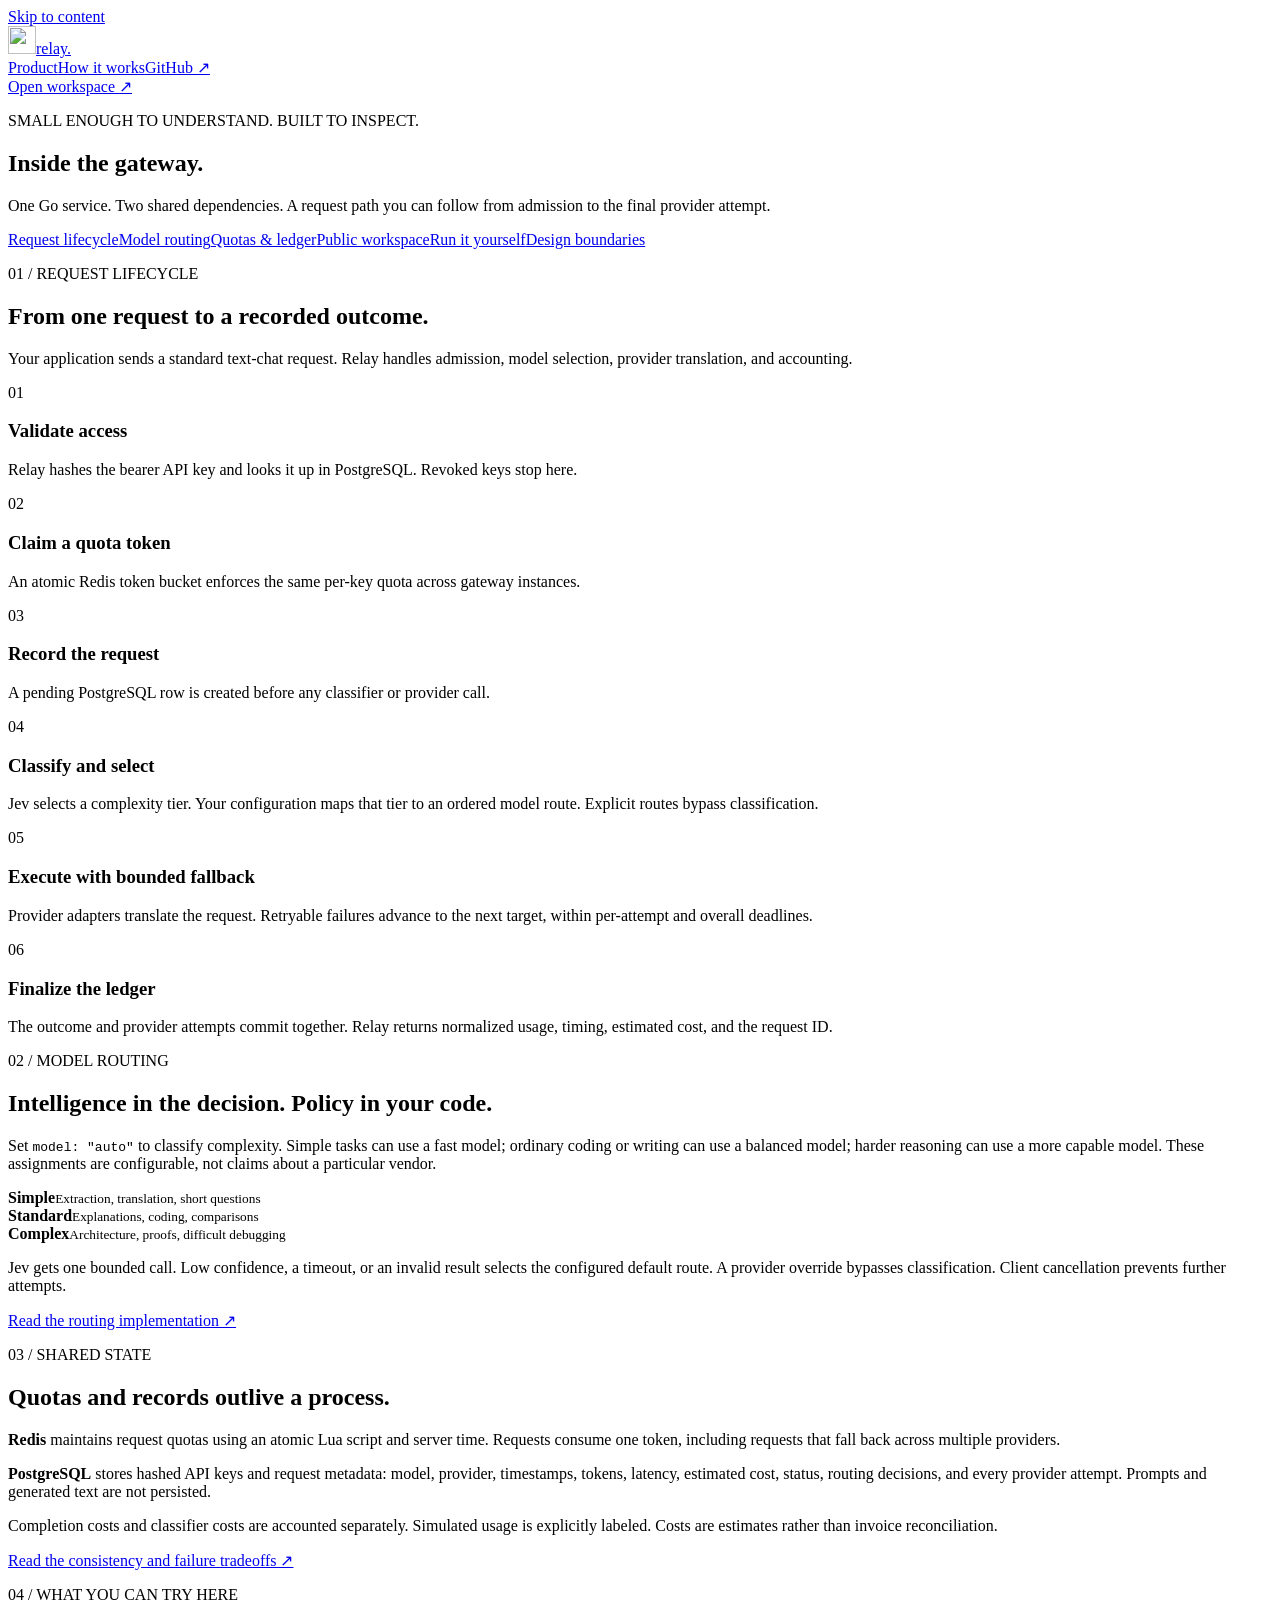
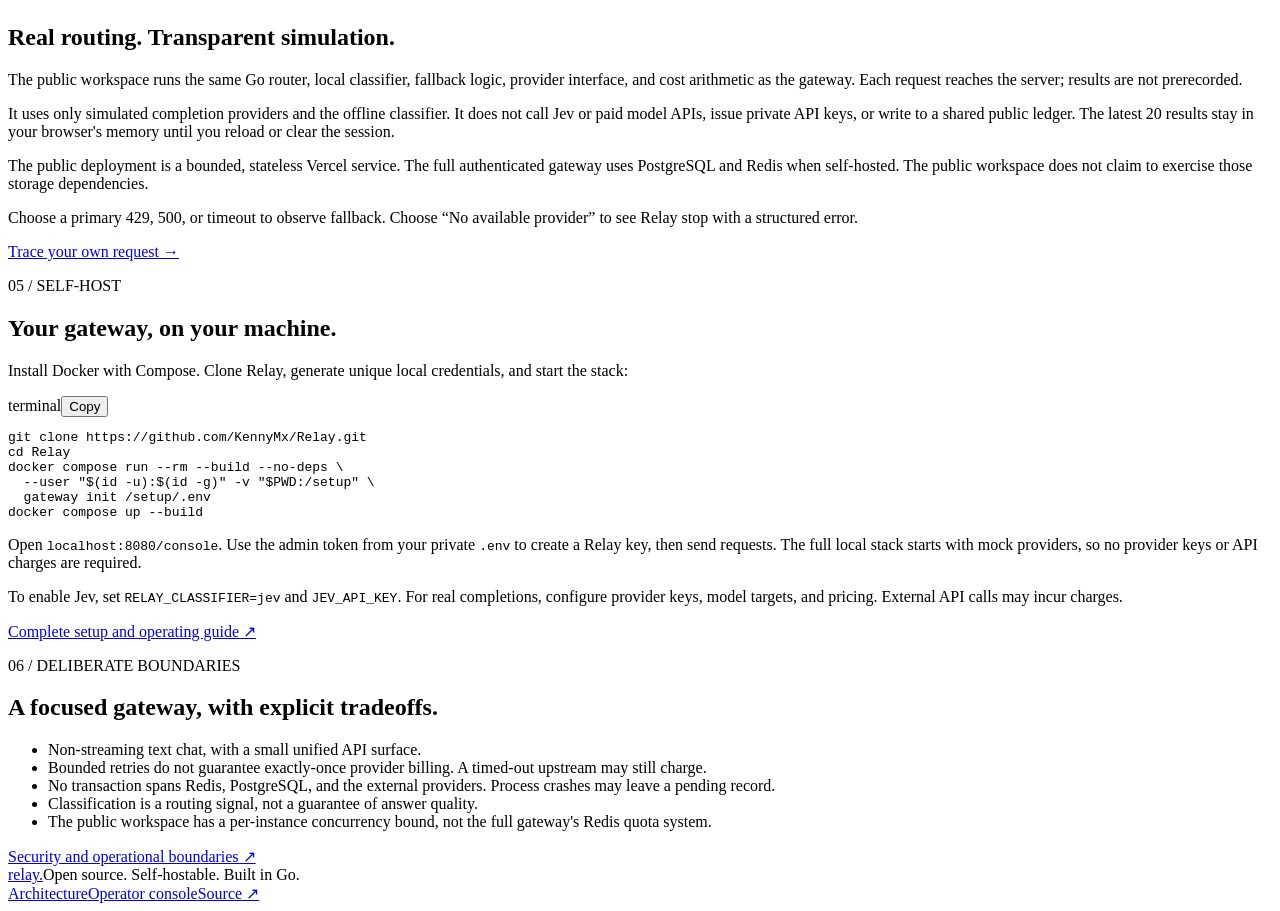
==== internal/webui/ui/architecture.html @ d57533b9 "Build public request workspace and deployable Go website" ====
<!doctype html>
<html lang="en">
  <head>
    <meta charset="utf-8" />
    <meta name="viewport" content="width=device-width,initial-scale=1" />
    <meta
      name="description"
      content="Relay is an open-source Go gateway that routes LLM requests by complexity, recovers from provider failures, and records usage and cost."
    />
    <meta name="theme-color" content="#f7f7f4" />
    <title>Architecture — Relay</title>
    <link rel="icon" href="/assets/favicon.svg" type="image/svg+xml" />
    <link rel="stylesheet" href="/assets/site.css" />
    <script src="/assets/site.js" defer></script>
  </head>
  <body>
    <a class="skip-link" href="#main">Skip to content</a>
    <header class="site-header">
      <a class="wordmark" href="/" aria-label="Relay home"
        ><img
          src="/assets/favicon.svg"
          alt=""
          width="28"
          height="28"
        />relay<span class="wordmark-dot">.</span></a
      >
      <nav aria-label="Main navigation">
        <a href="/#product">Product</a><a href="/architecture">How it works</a
        ><a
          href="https://github.com/KennyMx/Relay"
          target="_blank"
          rel="noreferrer"
          >GitHub ↗</a
        >
      </nav>
      <a class="button small dark" href="/workspace"
        >Open workspace <span>↗</span></a
      >
    </header>
    <main class="wrap" id="main">
      <section class="page-heading">
        <p class="eyebrow">SMALL ENOUGH TO UNDERSTAND. BUILT TO INSPECT.</p>
        <h1>Inside the gateway.</h1>
        <p>
          One Go service. Two shared dependencies. A request path you can follow
          from admission to the final provider attempt.
        </p>
      </section>
      <div class="architecture-grid">
        <nav class="architecture-nav" aria-label="Architecture sections">
          <a href="#request-path">Request lifecycle</a
          ><a href="#routing">Model routing</a
          ><a href="#ledger">Quotas &amp; ledger</a
          ><a href="#public-workspace">Public workspace</a
          ><a href="#quickstart">Run it yourself</a
          ><a href="#boundaries">Design boundaries</a>
        </nav>
        <div class="architecture-content">
          <section id="request-path">
            <p class="eyebrow">01 / REQUEST LIFECYCLE</p>
            <h2>From one request to a recorded outcome.</h2>
            <p>
              Your application sends a standard text-chat request. Relay handles
              admission, model selection, provider translation, and accounting.
            </p>
            <div class="pipeline">
              <div class="pipeline-item">
                <span>01</span>
                <div>
                  <h3>Validate access</h3>
                  <p>
                    Relay hashes the bearer API key and looks it up in
                    PostgreSQL. Revoked keys stop here.
                  </p>
                </div>
              </div>
              <div class="pipeline-item">
                <span>02</span>
                <div>
                  <h3>Claim a quota token</h3>
                  <p>
                    An atomic Redis token bucket enforces the same per-key quota
                    across gateway instances.
                  </p>
                </div>
              </div>
              <div class="pipeline-item">
                <span>03</span>
                <div>
                  <h3>Record the request</h3>
                  <p>
                    A pending PostgreSQL row is created before any classifier or
                    provider call.
                  </p>
                </div>
              </div>
              <div class="pipeline-item">
                <span>04</span>
                <div>
                  <h3>Classify and select</h3>
                  <p>
                    Jev selects a complexity tier. Your configuration maps that
                    tier to an ordered model route. Explicit routes bypass
                    classification.
                  </p>
                </div>
              </div>
              <div class="pipeline-item">
                <span>05</span>
                <div>
                  <h3>Execute with bounded fallback</h3>
                  <p>
                    Provider adapters translate the request. Retryable failures
                    advance to the next target, within per-attempt and overall
                    deadlines.
                  </p>
                </div>
              </div>
              <div class="pipeline-item">
                <span>06</span>
                <div>
                  <h3>Finalize the ledger</h3>
                  <p>
                    The outcome and provider attempts commit together. Relay
                    returns normalized usage, timing, estimated cost, and the
                    request ID.
                  </p>
                </div>
              </div>
            </div>
          </section>
          <section id="routing">
            <p class="eyebrow">02 / MODEL ROUTING</p>
            <h2>Intelligence in the decision. Policy in your code.</h2>
            <p>
              Set <code>model: "auto"</code> to classify complexity. Simple
              tasks can use a fast model; ordinary coding or writing can use a
              balanced model; harder reasoning can use a more capable model.
              These assignments are configurable, not claims about a particular
              vendor.
            </p>
            <div class="tier-grid">
              <div>
                <span class="tier-dot green"></span><strong>Simple</strong
                ><small>Extraction, translation, short questions</small>
              </div>
              <div class="selected-tier">
                <span class="tier-dot purple"></span><strong>Standard</strong
                ><small>Explanations, coding, comparisons</small>
              </div>
              <div>
                <span class="tier-dot orange"></span><strong>Complex</strong
                ><small>Architecture, proofs, difficult debugging</small>
              </div>
            </div>
            <p>
              Jev gets one bounded call. Low confidence, a timeout, or an
              invalid result selects the configured default route. A provider
              override bypasses classification. Client cancellation prevents
              further attempts.
            </p>
            <a
              class="text-link"
              href="https://github.com/KennyMx/Relay/blob/main/internal/router/automatic.go"
              >Read the routing implementation ↗</a
            >
          </section>
          <section id="ledger">
            <p class="eyebrow">03 / SHARED STATE</p>
            <h2>Quotas and records outlive a process.</h2>
            <p>
              <b>Redis</b> maintains request quotas using an atomic Lua script
              and server time. Requests consume one token, including requests
              that fall back across multiple providers.
            </p>
            <p>
              <b>PostgreSQL</b> stores hashed API keys and request metadata:
              model, provider, timestamps, tokens, latency, estimated cost,
              status, routing decisions, and every provider attempt. Prompts and
              generated text are not persisted.
            </p>
            <p>
              Completion costs and classifier costs are accounted separately.
              Simulated usage is explicitly labeled. Costs are estimates rather
              than invoice reconciliation.
            </p>
            <a
              class="text-link"
              href="https://github.com/KennyMx/Relay/blob/main/docs/design.md"
              >Read the consistency and failure tradeoffs ↗</a
            >
          </section>
          <section id="public-workspace">
            <p class="eyebrow">04 / WHAT YOU CAN TRY HERE</p>
            <h2>Real routing. Transparent simulation.</h2>
            <p>
              The public workspace runs the same Go router, local classifier,
              fallback logic, provider interface, and cost arithmetic as the
              gateway. Each request reaches the server; results are not
              prerecorded.
            </p>
            <p>
              It uses only simulated completion providers and the offline
              classifier. It does not call Jev or paid model APIs, issue private
              API keys, or write to a shared public ledger. The latest 20
              results stay in your browser's memory until you reload or clear
              the session.
            </p>
            <div class="note-box">
              The public deployment is a bounded, stateless Vercel service. The
              full authenticated gateway uses PostgreSQL and Redis when
              self-hosted. The public workspace does not claim to exercise those
              storage dependencies.
            </div>
            <p>
              Choose a primary 429, 500, or timeout to observe fallback. Choose
              “No available provider” to see Relay stop with a structured error.
            </p>
            <a class="text-link" href="/workspace">Trace your own request →</a>
          </section>
          <section id="quickstart">
            <p class="eyebrow">05 / SELF-HOST</p>
            <h2>Your gateway, on your machine.</h2>
            <p>
              Install Docker with Compose. Clone Relay, generate unique local
              credentials, and start the stack:
            </p>
            <div class="code-window">
              <div class="code-top">
                <span><i></i><i></i><i></i></span
                ><span class="mono">terminal</span
                ><button
                  data-copy="setupCommands"
                  aria-label="Copy setup commands"
                >
                  Copy
                </button>
              </div>
              <pre
                id="setupCommands"
              ><code>git clone https://github.com/KennyMx/Relay.git
cd Relay
docker compose run --rm --build --no-deps \
  --user "$(id -u):$(id -g)" -v "$PWD:/setup" \
  gateway init /setup/.env
docker compose up --build</code></pre>
            </div>
            <p>
              Open <code>localhost:8080/console</code>. Use the admin token from
              your private <code>.env</code> to create a Relay key, then send
              requests. The full local stack starts with mock providers, so no
              provider keys or API charges are required.
            </p>
            <p>
              To enable Jev, set <code>RELAY_CLASSIFIER=jev</code> and
              <code>JEV_API_KEY</code>. For real completions, configure provider
              keys, model targets, and pricing. External API calls may incur
              charges.
            </p>
            <a
              class="text-link"
              href="https://github.com/KennyMx/Relay#quick-start"
              >Complete setup and operating guide ↗</a
            >
          </section>
          <section id="boundaries">
            <p class="eyebrow">06 / DELIBERATE BOUNDARIES</p>
            <h2>A focused gateway, with explicit tradeoffs.</h2>
            <ul>
              <li>
                Non-streaming text chat, with a small unified API surface.
              </li>
              <li>
                Bounded retries do not guarantee exactly-once provider billing.
                A timed-out upstream may still charge.
              </li>
              <li>
                No transaction spans Redis, PostgreSQL, and the external
                providers. Process crashes may leave a pending record.
              </li>
              <li>
                Classification is a routing signal, not a guarantee of answer
                quality.
              </li>
              <li>
                The public workspace has a per-instance concurrency bound, not
                the full gateway's Redis quota system.
              </li>
            </ul>
            <a
              class="text-link"
              href="https://github.com/KennyMx/Relay/blob/main/SECURITY.md"
              >Security and operational boundaries ↗</a
            >
          </section>
        </div>
      </div>
    </main>
    <footer class="site-footer wrap">
      <a class="wordmark" href="/">relay.</a
      ><span>Open source. Self-hostable. Built in Go.</span>
      <div>
        <a href="/architecture">Architecture</a
        ><a href="/console">Operator console</a
        ><a href="https://github.com/KennyMx/Relay">Source ↗</a>
      </div>
    </footer>
    <div class="site-toast" role="status" id="siteToast" hidden></div>
  </body>
</html>
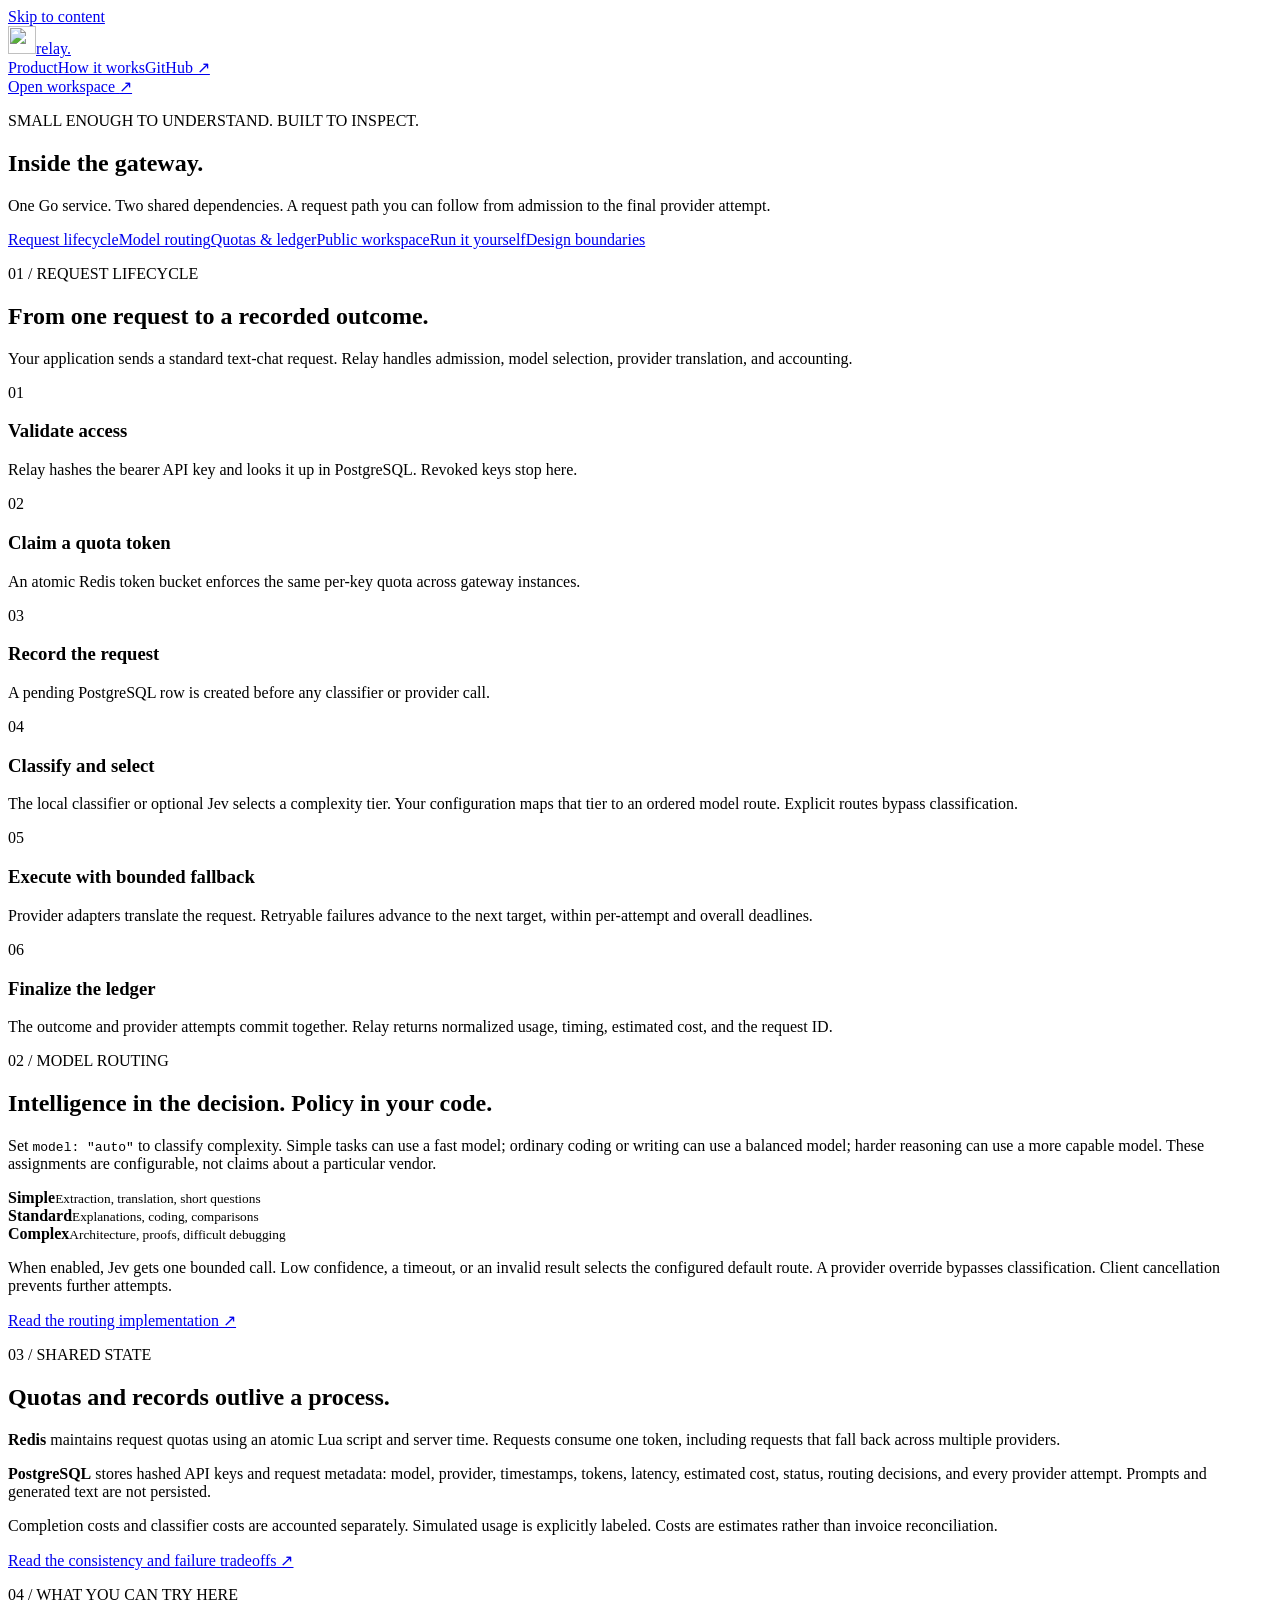
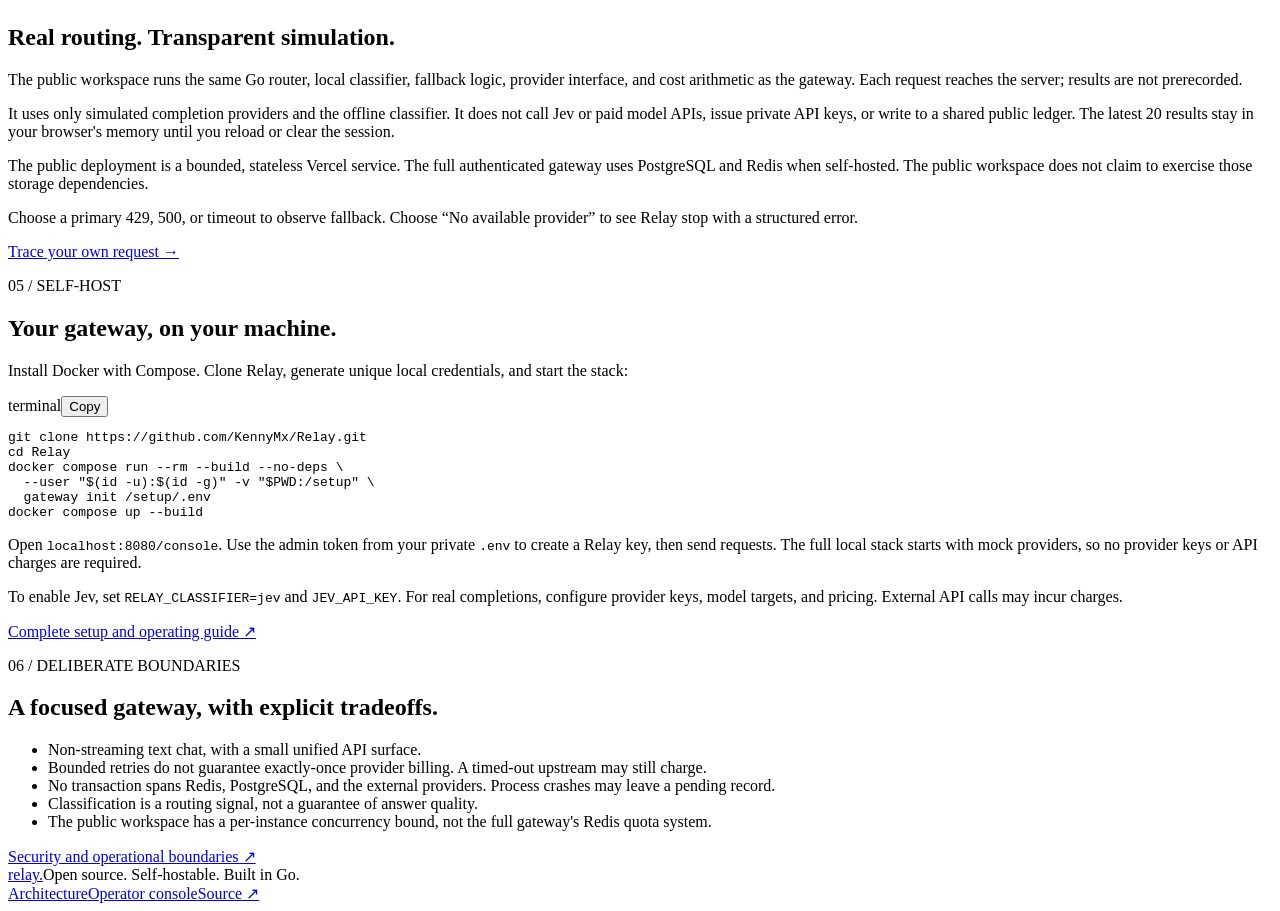
==== commit 71ebb260: "Clarify public experience and sharpen project presentation" ====
--- a/internal/webui/ui/architecture.html
+++ b/internal/webui/ui/architecture.html
@@ -99,9 +99,9 @@
                 <div>
                   <h3>Classify and select</h3>
                   <p>
-                    Jev selects a complexity tier. Your configuration maps that
-                    tier to an ordered model route. Explicit routes bypass
-                    classification.
+                    The local classifier or optional Jev selects a complexity
+                    tier. Your configuration maps that tier to an ordered model
+                    route. Explicit routes bypass classification.
                   </p>
                 </div>
               </div>
@@ -154,10 +154,10 @@
               </div>
             </div>
             <p>
-              Jev gets one bounded call. Low confidence, a timeout, or an
-              invalid result selects the configured default route. A provider
-              override bypasses classification. Client cancellation prevents
-              further attempts.
+              When enabled, Jev gets one bounded call. Low confidence, a
+              timeout, or an invalid result selects the configured default
+              route. A provider override bypasses classification. Client
+              cancellation prevents further attempts.
             </p>
             <a
               class="text-link"
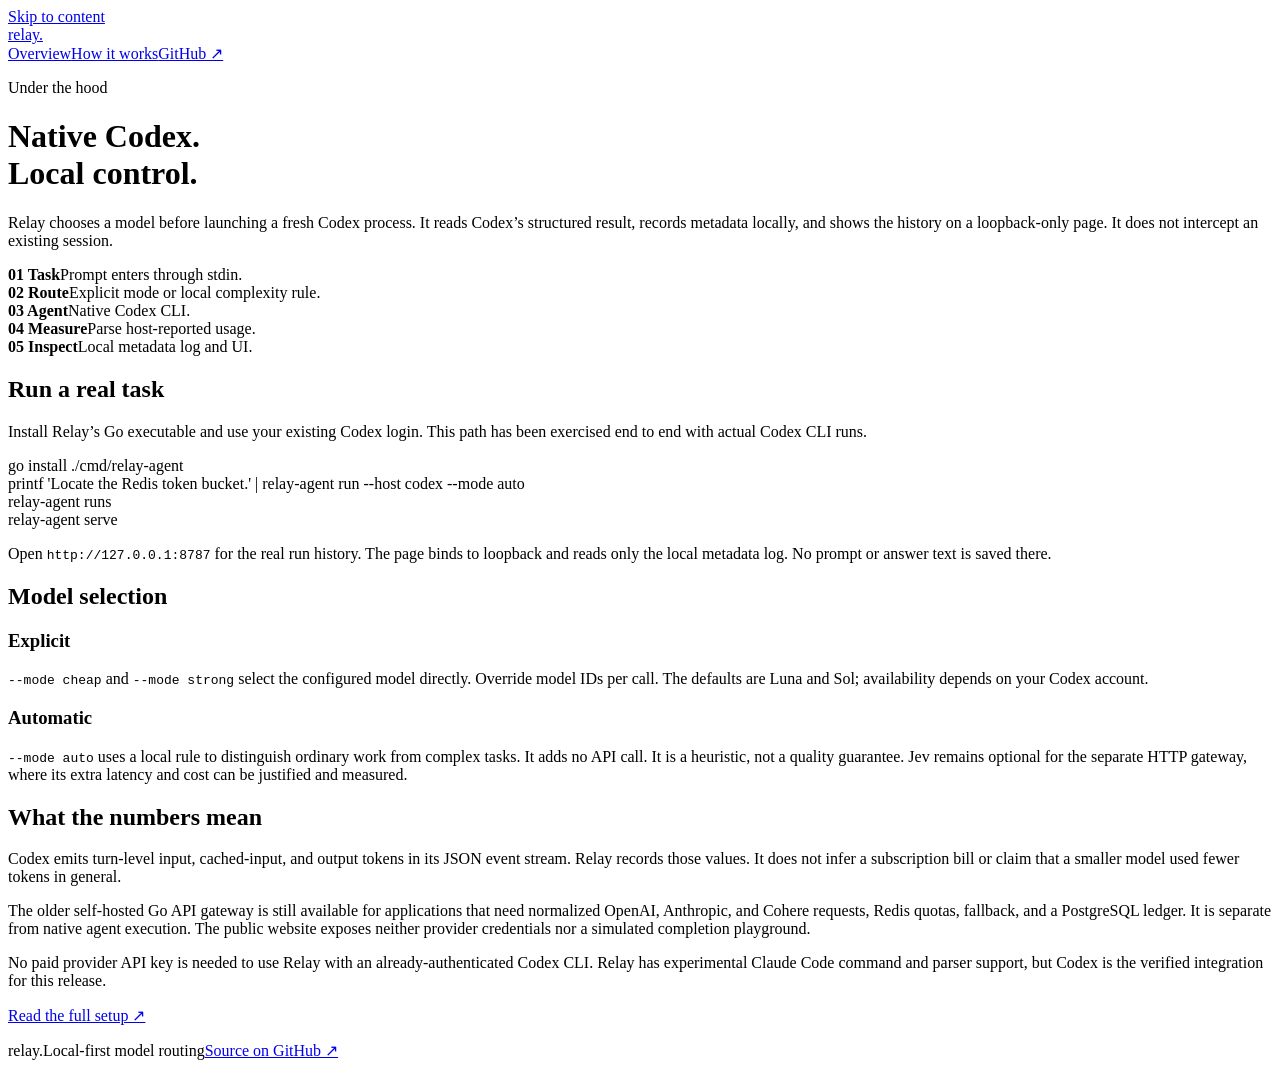
==== commit f689f36e: "Make Relay a Codex-native task router with real run history" ====
--- a/internal/webui/ui/architecture.html
+++ b/internal/webui/ui/architecture.html
@@ -1,310 +1 @@
-<!doctype html>
-<html lang="en">
-  <head>
-    <meta charset="utf-8" />
-    <meta name="viewport" content="width=device-width,initial-scale=1" />
-    <meta
-      name="description"
-      content="Relay is an open-source Go gateway that routes LLM requests by complexity, recovers from provider failures, and records usage and cost."
-    />
-    <meta name="theme-color" content="#f7f7f4" />
-    <title>Architecture — Relay</title>
-    <link rel="icon" href="/assets/favicon.svg" type="image/svg+xml" />
-    <link rel="stylesheet" href="/assets/site.css" />
-    <script src="/assets/site.js" defer></script>
-  </head>
-  <body>
-    <a class="skip-link" href="#main">Skip to content</a>
-    <header class="site-header">
-      <a class="wordmark" href="/" aria-label="Relay home"
-        ><img
-          src="/assets/favicon.svg"
-          alt=""
-          width="28"
-          height="28"
-        />relay<span class="wordmark-dot">.</span></a
-      >
-      <nav aria-label="Main navigation">
-        <a href="/#product">Product</a><a href="/architecture">How it works</a
-        ><a
-          href="https://github.com/KennyMx/Relay"
-          target="_blank"
-          rel="noreferrer"
-          >GitHub ↗</a
-        >
-      </nav>
-      <a class="button small dark" href="/workspace"
-        >Open workspace <span>↗</span></a
-      >
-    </header>
-    <main class="wrap" id="main">
-      <section class="page-heading">
-        <p class="eyebrow">SMALL ENOUGH TO UNDERSTAND. BUILT TO INSPECT.</p>
-        <h1>Inside the gateway.</h1>
-        <p>
-          One Go service. Two shared dependencies. A request path you can follow
-          from admission to the final provider attempt.
-        </p>
-      </section>
-      <div class="architecture-grid">
-        <nav class="architecture-nav" aria-label="Architecture sections">
-          <a href="#request-path">Request lifecycle</a
-          ><a href="#routing">Model routing</a
-          ><a href="#ledger">Quotas &amp; ledger</a
-          ><a href="#public-workspace">Public workspace</a
-          ><a href="#quickstart">Run it yourself</a
-          ><a href="#boundaries">Design boundaries</a>
-        </nav>
-        <div class="architecture-content">
-          <section id="request-path">
-            <p class="eyebrow">01 / REQUEST LIFECYCLE</p>
-            <h2>From one request to a recorded outcome.</h2>
-            <p>
-              Your application sends a standard text-chat request. Relay handles
-              admission, model selection, provider translation, and accounting.
-            </p>
-            <div class="pipeline">
-              <div class="pipeline-item">
-                <span>01</span>
-                <div>
-                  <h3>Validate access</h3>
-                  <p>
-                    Relay hashes the bearer API key and looks it up in
-                    PostgreSQL. Revoked keys stop here.
-                  </p>
-                </div>
-              </div>
-              <div class="pipeline-item">
-                <span>02</span>
-                <div>
-                  <h3>Claim a quota token</h3>
-                  <p>
-                    An atomic Redis token bucket enforces the same per-key quota
-                    across gateway instances.
-                  </p>
-                </div>
-              </div>
-              <div class="pipeline-item">
-                <span>03</span>
-                <div>
-                  <h3>Record the request</h3>
-                  <p>
-                    A pending PostgreSQL row is created before any classifier or
-                    provider call.
-                  </p>
-                </div>
-              </div>
-              <div class="pipeline-item">
-                <span>04</span>
-                <div>
-                  <h3>Classify and select</h3>
-                  <p>
-                    The local classifier or optional Jev selects a complexity
-                    tier. Your configuration maps that tier to an ordered model
-                    route. Explicit routes bypass classification.
-                  </p>
-                </div>
-              </div>
-              <div class="pipeline-item">
-                <span>05</span>
-                <div>
-                  <h3>Execute with bounded fallback</h3>
-                  <p>
-                    Provider adapters translate the request. Retryable failures
-                    advance to the next target, within per-attempt and overall
-                    deadlines.
-                  </p>
-                </div>
-              </div>
-              <div class="pipeline-item">
-                <span>06</span>
-                <div>
-                  <h3>Finalize the ledger</h3>
-                  <p>
-                    The outcome and provider attempts commit together. Relay
-                    returns normalized usage, timing, estimated cost, and the
-                    request ID.
-                  </p>
-                </div>
-              </div>
-            </div>
-          </section>
-          <section id="routing">
-            <p class="eyebrow">02 / MODEL ROUTING</p>
-            <h2>Intelligence in the decision. Policy in your code.</h2>
-            <p>
-              Set <code>model: "auto"</code> to classify complexity. Simple
-              tasks can use a fast model; ordinary coding or writing can use a
-              balanced model; harder reasoning can use a more capable model.
-              These assignments are configurable, not claims about a particular
-              vendor.
-            </p>
-            <div class="tier-grid">
-              <div>
-                <span class="tier-dot green"></span><strong>Simple</strong
-                ><small>Extraction, translation, short questions</small>
-              </div>
-              <div class="selected-tier">
-                <span class="tier-dot purple"></span><strong>Standard</strong
-                ><small>Explanations, coding, comparisons</small>
-              </div>
-              <div>
-                <span class="tier-dot orange"></span><strong>Complex</strong
-                ><small>Architecture, proofs, difficult debugging</small>
-              </div>
-            </div>
-            <p>
-              When enabled, Jev gets one bounded call. Low confidence, a
-              timeout, or an invalid result selects the configured default
-              route. A provider override bypasses classification. Client
-              cancellation prevents further attempts.
-            </p>
-            <a
-              class="text-link"
-              href="https://github.com/KennyMx/Relay/blob/main/internal/router/automatic.go"
-              >Read the routing implementation ↗</a
-            >
-          </section>
-          <section id="ledger">
-            <p class="eyebrow">03 / SHARED STATE</p>
-            <h2>Quotas and records outlive a process.</h2>
-            <p>
-              <b>Redis</b> maintains request quotas using an atomic Lua script
-              and server time. Requests consume one token, including requests
-              that fall back across multiple providers.
-            </p>
-            <p>
-              <b>PostgreSQL</b> stores hashed API keys and request metadata:
-              model, provider, timestamps, tokens, latency, estimated cost,
-              status, routing decisions, and every provider attempt. Prompts and
-              generated text are not persisted.
-            </p>
-            <p>
-              Completion costs and classifier costs are accounted separately.
-              Simulated usage is explicitly labeled. Costs are estimates rather
-              than invoice reconciliation.
-            </p>
-            <a
-              class="text-link"
-              href="https://github.com/KennyMx/Relay/blob/main/docs/design.md"
-              >Read the consistency and failure tradeoffs ↗</a
-            >
-          </section>
-          <section id="public-workspace">
-            <p class="eyebrow">04 / WHAT YOU CAN TRY HERE</p>
-            <h2>Real routing. Transparent simulation.</h2>
-            <p>
-              The public workspace runs the same Go router, local classifier,
-              fallback logic, provider interface, and cost arithmetic as the
-              gateway. Each request reaches the server; results are not
-              prerecorded.
-            </p>
-            <p>
-              It uses only simulated completion providers and the offline
-              classifier. It does not call Jev or paid model APIs, issue private
-              API keys, or write to a shared public ledger. The latest 20
-              results stay in your browser's memory until you reload or clear
-              the session.
-            </p>
-            <div class="note-box">
-              The public deployment is a bounded, stateless Vercel service. The
-              full authenticated gateway uses PostgreSQL and Redis when
-              self-hosted. The public workspace does not claim to exercise those
-              storage dependencies.
-            </div>
-            <p>
-              Choose a primary 429, 500, or timeout to observe fallback. Choose
-              “No available provider” to see Relay stop with a structured error.
-            </p>
-            <a class="text-link" href="/workspace">Trace your own request →</a>
-          </section>
-          <section id="quickstart">
-            <p class="eyebrow">05 / SELF-HOST</p>
-            <h2>Your gateway, on your machine.</h2>
-            <p>
-              Install Docker with Compose. Clone Relay, generate unique local
-              credentials, and start the stack:
-            </p>
-            <div class="code-window">
-              <div class="code-top">
-                <span><i></i><i></i><i></i></span
-                ><span class="mono">terminal</span
-                ><button
-                  data-copy="setupCommands"
-                  aria-label="Copy setup commands"
-                >
-                  Copy
-                </button>
-              </div>
-              <pre
-                id="setupCommands"
-              ><code>git clone https://github.com/KennyMx/Relay.git
-cd Relay
-docker compose run --rm --build --no-deps \
-  --user "$(id -u):$(id -g)" -v "$PWD:/setup" \
-  gateway init /setup/.env
-docker compose up --build</code></pre>
-            </div>
-            <p>
-              Open <code>localhost:8080/console</code>. Use the admin token from
-              your private <code>.env</code> to create a Relay key, then send
-              requests. The full local stack starts with mock providers, so no
-              provider keys or API charges are required.
-            </p>
-            <p>
-              To enable Jev, set <code>RELAY_CLASSIFIER=jev</code> and
-              <code>JEV_API_KEY</code>. For real completions, configure provider
-              keys, model targets, and pricing. External API calls may incur
-              charges.
-            </p>
-            <a
-              class="text-link"
-              href="https://github.com/KennyMx/Relay#quick-start"
-              >Complete setup and operating guide ↗</a
-            >
-          </section>
-          <section id="boundaries">
-            <p class="eyebrow">06 / DELIBERATE BOUNDARIES</p>
-            <h2>A focused gateway, with explicit tradeoffs.</h2>
-            <ul>
-              <li>
-                Non-streaming text chat, with a small unified API surface.
-              </li>
-              <li>
-                Bounded retries do not guarantee exactly-once provider billing.
-                A timed-out upstream may still charge.
-              </li>
-              <li>
-                No transaction spans Redis, PostgreSQL, and the external
-                providers. Process crashes may leave a pending record.
-              </li>
-              <li>
-                Classification is a routing signal, not a guarantee of answer
-                quality.
-              </li>
-              <li>
-                The public workspace has a per-instance concurrency bound, not
-                the full gateway's Redis quota system.
-              </li>
-            </ul>
-            <a
-              class="text-link"
-              href="https://github.com/KennyMx/Relay/blob/main/SECURITY.md"
-              >Security and operational boundaries ↗</a
-            >
-          </section>
-        </div>
-      </div>
-    </main>
-    <footer class="site-footer wrap">
-      <a class="wordmark" href="/">relay.</a
-      ><span>Open source. Self-hostable. Built in Go.</span>
-      <div>
-        <a href="/architecture">Architecture</a
-        ><a href="/console">Operator console</a
-        ><a href="https://github.com/KennyMx/Relay">Source ↗</a>
-      </div>
-    </footer>
-    <div class="site-toast" role="status" id="siteToast" hidden></div>
-  </body>
-</html>
+<!doctype html><html lang="en"><head><meta charset="utf-8"><meta name="viewport" content="width=device-width,initial-scale=1"><meta name="description" content="How Relay launches native Codex sessions, routes models, and records actual token usage."><meta name="theme-color" content="#0a0e17"><title>Relay — Architecture</title><link rel="icon" href="/assets/favicon.svg" type="image/svg+xml"><link rel="stylesheet" href="/assets/product.css"></head><body><a class="skip" href="#main">Skip to content</a><header class="nav wrap"><a class="brand" href="/">relay<span>.</span></a><nav class="links" aria-label="Main navigation"><a href="/">Overview</a><a href="/#how">How it works</a><a href="https://github.com/KennyMx/Relay">GitHub ↗</a></nav></header><main class="detail wrap" id="main"><p class="eyebrow">Under the hood</p><h1>Native Codex.<br>Local control.</h1><p class="lead">Relay chooses a model before launching a fresh Codex process. It reads Codex’s structured result, records metadata locally, and shows the history on a loopback-only page. It does not intercept an existing session.</p><div class="flow"><div class="step"><b>01 Task</b><span>Prompt enters through stdin.</span></div><div class="step"><b>02 Route</b><span>Explicit mode or local complexity rule.</span></div><div class="step"><b>03 Agent</b><span>Native Codex CLI.</span></div><div class="step"><b>04 Measure</b><span>Parse host-reported usage.</span></div><div class="step"><b>05 Inspect</b><span>Local metadata log and UI.</span></div></div><h2>Run a real task</h2><p>Install Relay’s Go executable and use your existing Codex login. This path has been exercised end to end with actual Codex CLI runs.</p><div class="code">go install ./cmd/relay-agent<br>printf 'Locate the Redis token bucket.' | relay-agent run --host codex --mode auto<br>relay-agent runs<br>relay-agent serve</div><p>Open <code>http://127.0.0.1:8787</code> for the real run history. The page binds to loopback and reads only the local metadata log. No prompt or answer text is saved there.</p><h2>Model selection</h2><div class="two"><article class="card"><h3>Explicit</h3><p><code>--mode cheap</code> and <code>--mode strong</code> select the configured model directly. Override model IDs per call. The defaults are Luna and Sol; availability depends on your Codex account.</p></article><article class="card"><h3>Automatic</h3><p><code>--mode auto</code> uses a local rule to distinguish ordinary work from complex tasks. It adds no API call. It is a heuristic, not a quality guarantee. Jev remains optional for the separate HTTP gateway, where its extra latency and cost can be justified and measured.</p></article></div><h2>What the numbers mean</h2><p>Codex emits turn-level input, cached-input, and output tokens in its JSON event stream. Relay records those values. It does not infer a subscription bill or claim that a smaller model used fewer tokens in general.</p><p>The older self-hosted Go API gateway is still available for applications that need normalized OpenAI, Anthropic, and Cohere requests, Redis quotas, fallback, and a PostgreSQL ledger. It is separate from native agent execution. The public website exposes neither provider credentials nor a simulated completion playground.</p><div class="note">No paid provider API key is needed to use Relay with an already-authenticated Codex CLI. Relay has experimental Claude Code command and parser support, but Codex is the verified integration for this release.</div><p><a class="button" href="https://github.com/KennyMx/Relay#quick-start">Read the full setup ↗</a></p></main><footer class="footer wrap"><span class="brand">relay<span>.</span></span><span>Local-first model routing</span><a class="textlink" href="https://github.com/KennyMx/Relay">Source on GitHub ↗</a></footer></body></html>
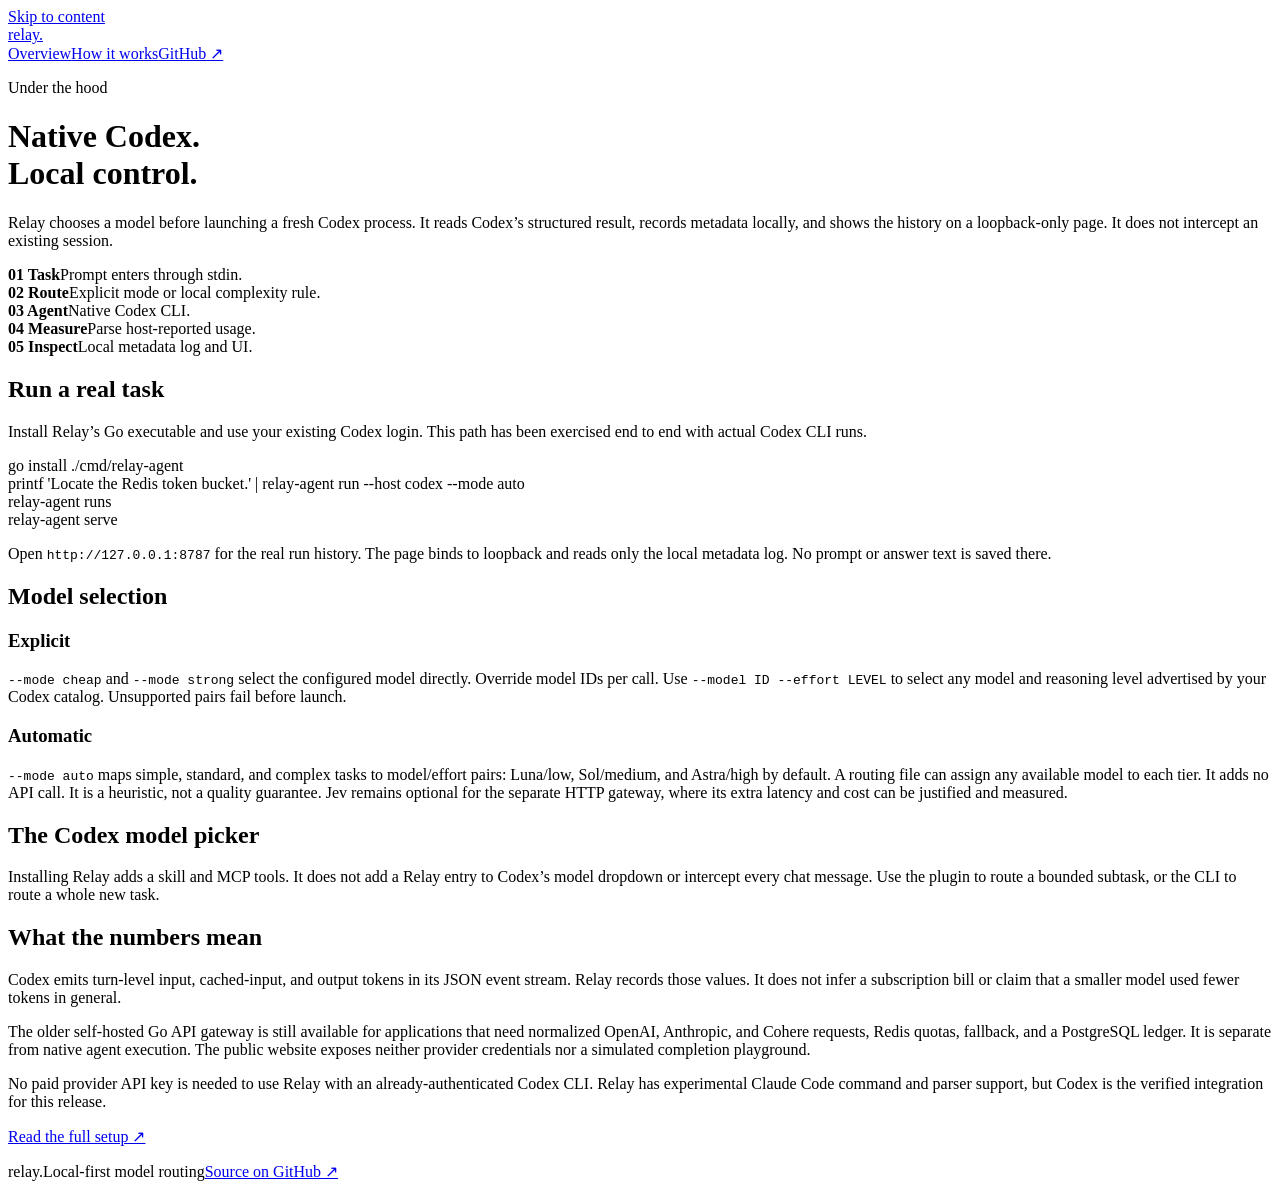
==== commit 82b85bf3: "Document verified seven-model runs and Codex plugin evidence" ====
--- a/internal/webui/ui/architecture.html
+++ b/internal/webui/ui/architecture.html
@@ -1 +1 @@
-<!doctype html><html lang="en"><head><meta charset="utf-8"><meta name="viewport" content="width=device-width,initial-scale=1"><meta name="description" content="How Relay launches native Codex sessions, routes models, and records actual token usage."><meta name="theme-color" content="#0a0e17"><title>Relay — Architecture</title><link rel="icon" href="/assets/favicon.svg" type="image/svg+xml"><link rel="stylesheet" href="/assets/product.css"></head><body><a class="skip" href="#main">Skip to content</a><header class="nav wrap"><a class="brand" href="/">relay<span>.</span></a><nav class="links" aria-label="Main navigation"><a href="/">Overview</a><a href="/#how">How it works</a><a href="https://github.com/KennyMx/Relay">GitHub ↗</a></nav></header><main class="detail wrap" id="main"><p class="eyebrow">Under the hood</p><h1>Native Codex.<br>Local control.</h1><p class="lead">Relay chooses a model before launching a fresh Codex process. It reads Codex’s structured result, records metadata locally, and shows the history on a loopback-only page. It does not intercept an existing session.</p><div class="flow"><div class="step"><b>01 Task</b><span>Prompt enters through stdin.</span></div><div class="step"><b>02 Route</b><span>Explicit mode or local complexity rule.</span></div><div class="step"><b>03 Agent</b><span>Native Codex CLI.</span></div><div class="step"><b>04 Measure</b><span>Parse host-reported usage.</span></div><div class="step"><b>05 Inspect</b><span>Local metadata log and UI.</span></div></div><h2>Run a real task</h2><p>Install Relay’s Go executable and use your existing Codex login. This path has been exercised end to end with actual Codex CLI runs.</p><div class="code">go install ./cmd/relay-agent<br>printf 'Locate the Redis token bucket.' | relay-agent run --host codex --mode auto<br>relay-agent runs<br>relay-agent serve</div><p>Open <code>http://127.0.0.1:8787</code> for the real run history. The page binds to loopback and reads only the local metadata log. No prompt or answer text is saved there.</p><h2>Model selection</h2><div class="two"><article class="card"><h3>Explicit</h3><p><code>--mode cheap</code> and <code>--mode strong</code> select the configured model directly. Override model IDs per call. The defaults are Luna and Sol; availability depends on your Codex account.</p></article><article class="card"><h3>Automatic</h3><p><code>--mode auto</code> uses a local rule to distinguish ordinary work from complex tasks. It adds no API call. It is a heuristic, not a quality guarantee. Jev remains optional for the separate HTTP gateway, where its extra latency and cost can be justified and measured.</p></article></div><h2>What the numbers mean</h2><p>Codex emits turn-level input, cached-input, and output tokens in its JSON event stream. Relay records those values. It does not infer a subscription bill or claim that a smaller model used fewer tokens in general.</p><p>The older self-hosted Go API gateway is still available for applications that need normalized OpenAI, Anthropic, and Cohere requests, Redis quotas, fallback, and a PostgreSQL ledger. It is separate from native agent execution. The public website exposes neither provider credentials nor a simulated completion playground.</p><div class="note">No paid provider API key is needed to use Relay with an already-authenticated Codex CLI. Relay has experimental Claude Code command and parser support, but Codex is the verified integration for this release.</div><p><a class="button" href="https://github.com/KennyMx/Relay#quick-start">Read the full setup ↗</a></p></main><footer class="footer wrap"><span class="brand">relay<span>.</span></span><span>Local-first model routing</span><a class="textlink" href="https://github.com/KennyMx/Relay">Source on GitHub ↗</a></footer></body></html>
+<!doctype html><html lang="en"><head><meta charset="utf-8"><meta name="viewport" content="width=device-width,initial-scale=1"><meta name="description" content="How Relay launches native Codex sessions, routes models, and records actual token usage."><meta name="theme-color" content="#0a0e17"><title>Relay — Architecture</title><link rel="icon" href="/assets/favicon.svg" type="image/svg+xml"><link rel="stylesheet" href="/assets/product.css"></head><body><a class="skip" href="#main">Skip to content</a><header class="nav wrap"><a class="brand" href="/">relay<span>.</span></a><nav class="links" aria-label="Main navigation"><a href="/">Overview</a><a href="/#how">How it works</a><a href="https://github.com/KennyMx/Relay">GitHub ↗</a></nav></header><main class="detail wrap" id="main"><p class="eyebrow">Under the hood</p><h1>Native Codex.<br>Local control.</h1><p class="lead">Relay chooses a model before launching a fresh Codex process. It reads Codex’s structured result, records metadata locally, and shows the history on a loopback-only page. It does not intercept an existing session.</p><div class="flow"><div class="step"><b>01 Task</b><span>Prompt enters through stdin.</span></div><div class="step"><b>02 Route</b><span>Explicit mode or local complexity rule.</span></div><div class="step"><b>03 Agent</b><span>Native Codex CLI.</span></div><div class="step"><b>04 Measure</b><span>Parse host-reported usage.</span></div><div class="step"><b>05 Inspect</b><span>Local metadata log and UI.</span></div></div><h2>Run a real task</h2><p>Install Relay’s Go executable and use your existing Codex login. This path has been exercised end to end with actual Codex CLI runs.</p><div class="code">go install ./cmd/relay-agent<br>printf 'Locate the Redis token bucket.' | relay-agent run --host codex --mode auto<br>relay-agent runs<br>relay-agent serve</div><p>Open <code>http://127.0.0.1:8787</code> for the real run history. The page binds to loopback and reads only the local metadata log. No prompt or answer text is saved there.</p><h2>Model selection</h2><div class="two"><article class="card"><h3>Explicit</h3><p><code>--mode cheap</code> and <code>--mode strong</code> select the configured model directly. Override model IDs per call. Use <code>--model ID --effort LEVEL</code> to select any model and reasoning level advertised by your Codex catalog. Unsupported pairs fail before launch.</p></article><article class="card"><h3>Automatic</h3><p><code>--mode auto</code> maps simple, standard, and complex tasks to model/effort pairs: Luna/low, Sol/medium, and Astra/high by default. A routing file can assign any available model to each tier. It adds no API call. It is a heuristic, not a quality guarantee. Jev remains optional for the separate HTTP gateway, where its extra latency and cost can be justified and measured.</p></article></div><h2>The Codex model picker</h2><p>Installing Relay adds a skill and MCP tools. It does not add a Relay entry to Codex’s model dropdown or intercept every chat message. Use the plugin to route a bounded subtask, or the CLI to route a whole new task.</p><h2>What the numbers mean</h2><p>Codex emits turn-level input, cached-input, and output tokens in its JSON event stream. Relay records those values. It does not infer a subscription bill or claim that a smaller model used fewer tokens in general.</p><p>The older self-hosted Go API gateway is still available for applications that need normalized OpenAI, Anthropic, and Cohere requests, Redis quotas, fallback, and a PostgreSQL ledger. It is separate from native agent execution. The public website exposes neither provider credentials nor a simulated completion playground.</p><div class="note">No paid provider API key is needed to use Relay with an already-authenticated Codex CLI. Relay has experimental Claude Code command and parser support, but Codex is the verified integration for this release.</div><p><a class="button" href="https://github.com/KennyMx/Relay#quick-start">Read the full setup ↗</a></p></main><footer class="footer wrap"><span class="brand">relay<span>.</span></span><span>Local-first model routing</span><a class="textlink" href="https://github.com/KennyMx/Relay">Source on GitHub ↗</a></footer></body></html>
